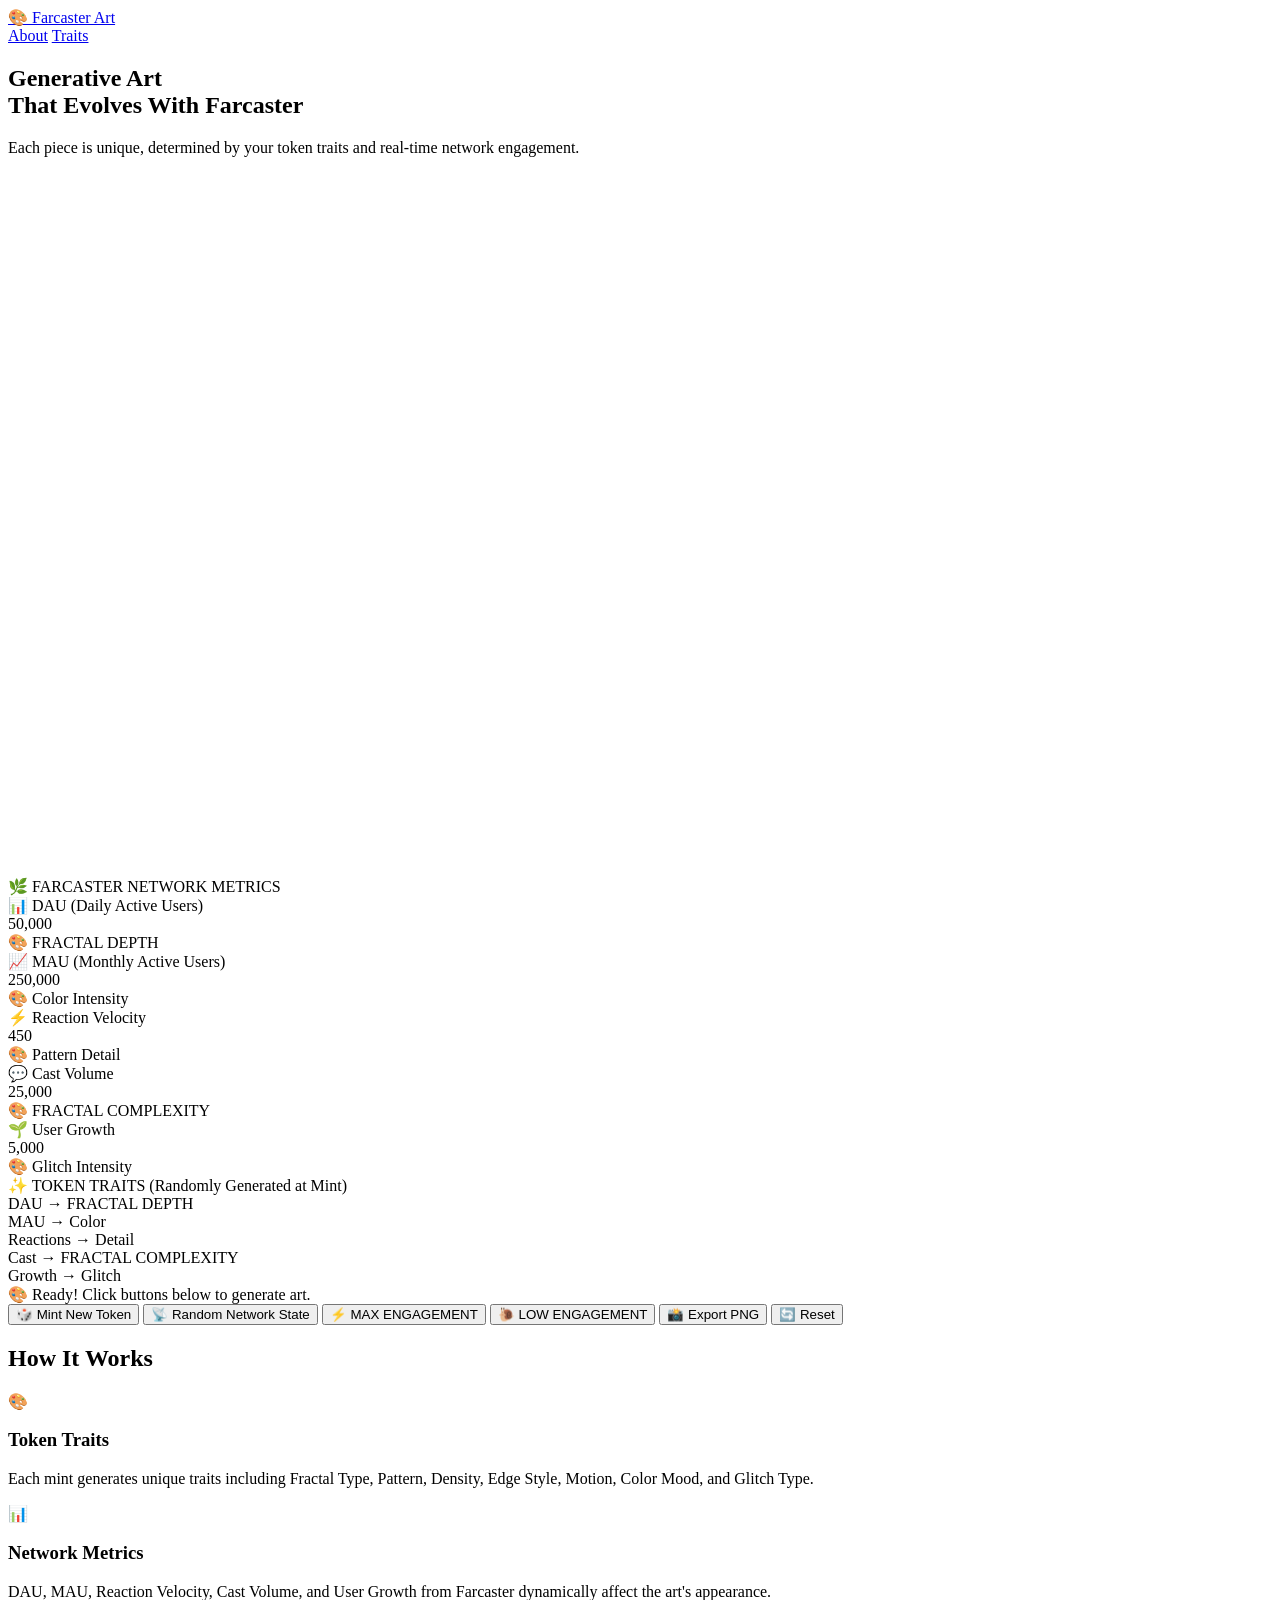
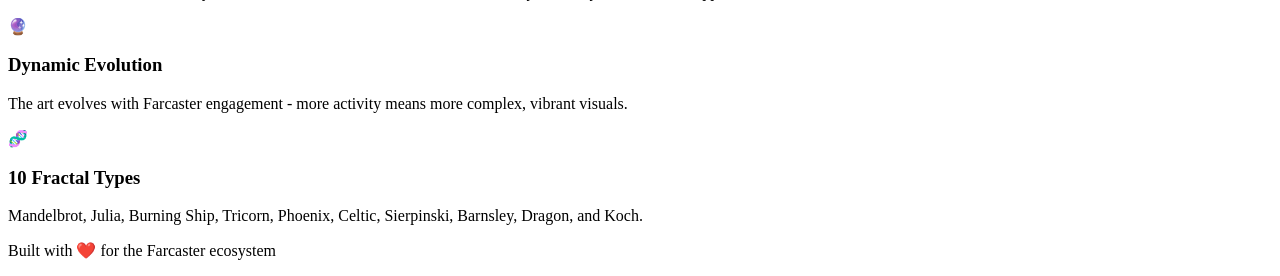
==== index.html @ 67713dab "Rename Index.html.html to index.html" ====
<!DOCTYPE html>
<html lang="en">
<head>
    <meta charset="UTF-8">
    <meta name="viewport" content="width=device-width, initial-scale=1.0, user-scalable=no">
    <title>Farcaster Generative Art</title>
    <link rel="stylesheet" href="style.css">
    <link href="https://fonts.googleapis.com/css2?family=Inter:wght@400;500;600;700;800&display=swap" rel="stylesheet">
</head>
<body>
    <nav class="navbar">
        <div class="nav-container">
            <a href="/" class="logo">🎨 Farcaster Art</a>
            <div class="nav-links">
                <a href="#about">About</a>
                <a href="#traits">Traits</a>
            </div>
        </div>
    </nav>

    <main>
        <section class="hero">
            <h1>Generative Art<br>That Evolves With <span class="highlight">Farcaster</span></h1>
            <p>Each piece is unique, determined by your token traits and real-time network engagement.</p>
        </section>

        <section class="art-container">
            <div class="canvas-wrapper">
                <canvas id="artCanvas" width="700" height="700"></canvas>
            </div>
            
            <div class="metrics-panel">
                <div class="metrics-title">🌿 FARCASTER NETWORK METRICS</div>
                
                <div class="metrics-grid">
                    <div class="metric-card">
                        <div class="metric-name">📊 DAU (Daily Active Users)</div>
                        <div class="metric-value" id="dauValue">50,000</div>
                        <div class="metric-effect">🎨 FRACTAL DEPTH</div>
                    </div>
                    <div class="metric-card">
                        <div class="metric-name">📈 MAU (Monthly Active Users)</div>
                        <div class="metric-value" id="mauValue">250,000</div>
                        <div class="metric-effect">🎨 Color Intensity</div>
                    </div>
                    <div class="metric-card">
                        <div class="metric-name">⚡ Reaction Velocity</div>
                        <div class="metric-value" id="reactionValue">450</div>
                        <div class="metric-effect">🎨 Pattern Detail</div>
                    </div>
                    <div class="metric-card">
                        <div class="metric-name">💬 Cast Volume</div>
                        <div class="metric-value" id="castValue">25,000</div>
                        <div class="metric-effect">🎨 FRACTAL COMPLEXITY</div>
                    </div>
                    <div class="metric-card">
                        <div class="metric-name">🌱 User Growth</div>
                        <div class="metric-value" id="growthValue">5,000</div>
                        <div class="metric-effect">🎨 Glitch Intensity</div>
                    </div>
                </div>

                <div class="traits-panel">
                    <div class="traits-title">✨ TOKEN TRAITS (Randomly Generated at Mint)</div>
                    <div class="traits-grid" id="traitsGrid"></div>
                </div>

                <div class="legend">
                    <div class="legend-item"><div class="legend-color" style="background: #ff0040;"></div><span>DAU → FRACTAL DEPTH</span></div>
                    <div class="legend-item"><div class="legend-color" style="background: #00ff88;"></div><span>MAU → Color</span></div>
                    <div class="legend-item"><div class="legend-color" style="background: #ffd700;"></div><span>Reactions → Detail</span></div>
                    <div class="legend-item"><div class="legend-color" style="background: #ff00ff;"></div><span>Cast → FRACTAL COMPLEXITY</span></div>
                    <div class="legend-item"><div class="legend-color" style="background: #00ccff;"></div><span>Growth → Glitch</span></div>
                </div>
                
                <div class="debug-panel" id="debugPanel">
                    🎨 Ready! Click buttons below to generate art.
                </div>
            </div>

            <div class="controls">
                <button id="randomSeedBtn" class="btn-primary">🎲 Mint New Token</button>
                <button id="randomMetricsBtn" class="btn-secondary">📡 Random Network State</button>
                <button id="maxEngagementBtn" class="btn-max">⚡ MAX ENGAGEMENT</button>
                <button id="lowEngagementBtn" class="btn-secondary">🐌 LOW ENGAGEMENT</button>
                <button id="exportBtn" class="btn-secondary">📸 Export PNG</button>
                <button id="resetBtn" class="btn-secondary">🔄 Reset</button>
            </div>
        </section>

        <section class="about" id="about">
            <h2>How It Works</h2>
            <div class="about-grid">
                <div class="about-card">
                    <div class="about-icon">🎨</div>
                    <h3>Token Traits</h3>
                    <p>Each mint generates unique traits including Fractal Type, Pattern, Density, Edge Style, Motion, Color Mood, and Glitch Type.</p>
                </div>
                <div class="about-card">
                    <div class="about-icon">📊</div>
                    <h3>Network Metrics</h3>
                    <p>DAU, MAU, Reaction Velocity, Cast Volume, and User Growth from Farcaster dynamically affect the art's appearance.</p>
                </div>
                <div class="about-card">
                    <div class="about-icon">🔮</div>
                    <h3>Dynamic Evolution</h3>
                    <p>The art evolves with Farcaster engagement - more activity means more complex, vibrant visuals.</p>
                </div>
                <div class="about-card">
                    <div class="about-icon">🧬</div>
                    <h3>10 Fractal Types</h3>
                    <p>Mandelbrot, Julia, Burning Ship, Tricorn, Phoenix, Celtic, Sierpinski, Barnsley, Dragon, and Koch.</p>
                </div>
            </div>
        </section>
    </main>

    <footer>
        <div class="footer-content">
            <p>Built with ❤️ for the Farcaster ecosystem</p>
        </div>
    </footer>

    <script src="script.js"></script>
</body>
</html>
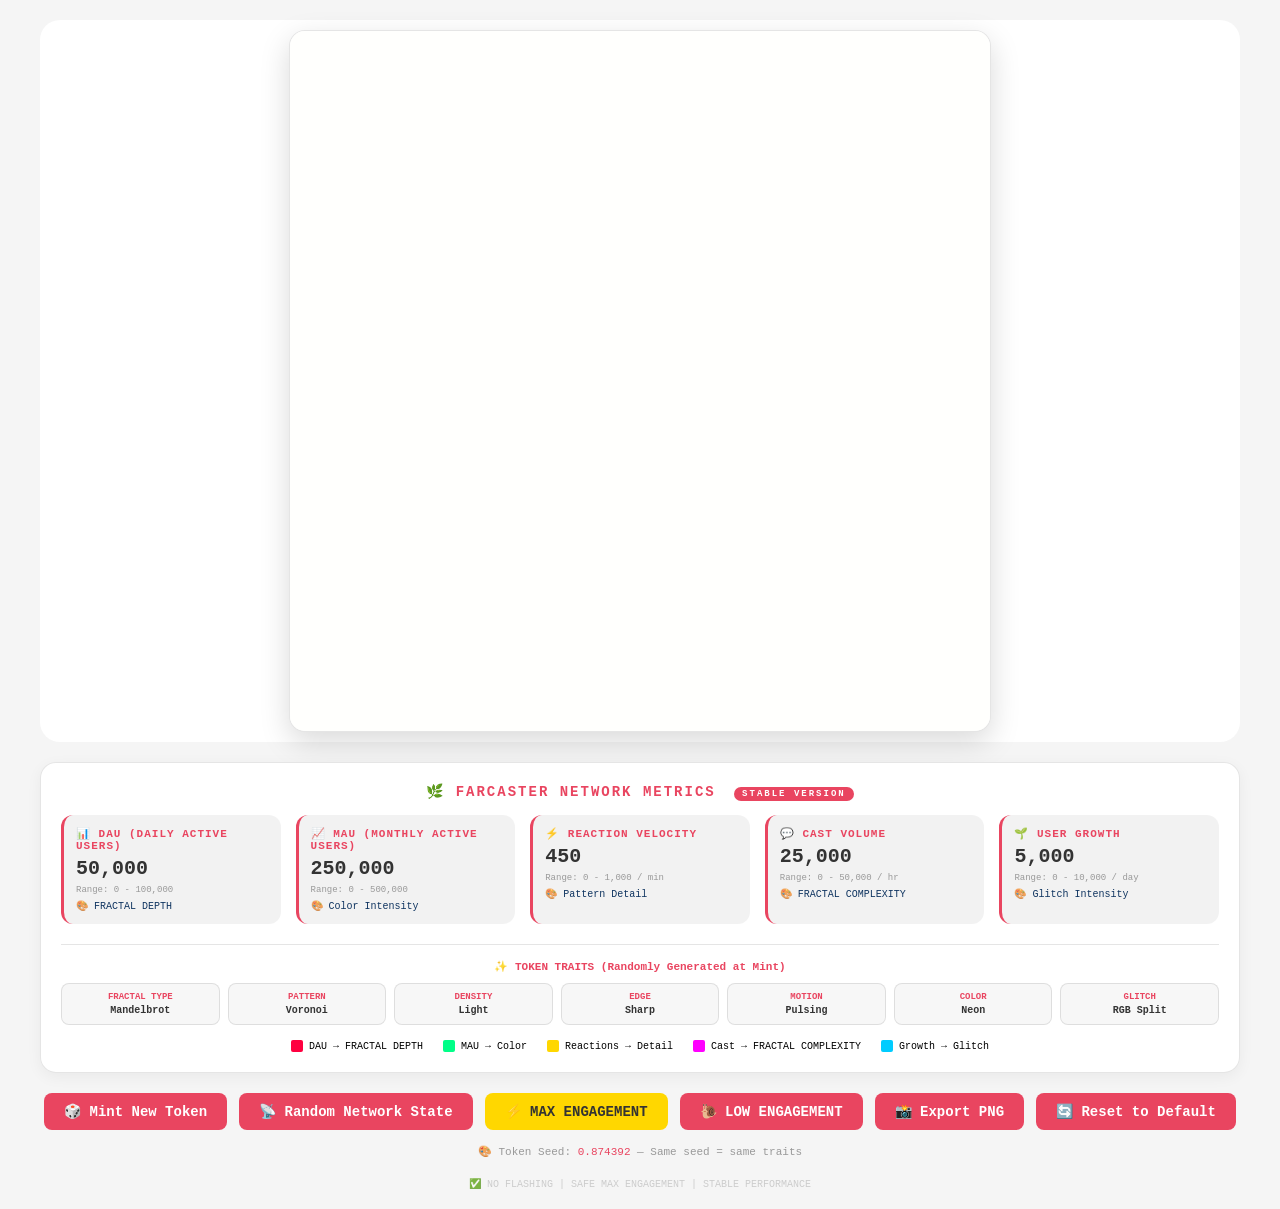
==== commit b619632a: "Update print statement from 'Hello' to 'Goodbye'" ====
--- a/index.html
+++ b/index.html
@@ -3,124 +3,918 @@
 <head>
     <meta charset="UTF-8">
     <meta name="viewport" content="width=device-width, initial-scale=1.0, user-scalable=no">
-    <title>Farcaster Generative Art</title>
-    <link rel="stylesheet" href="style.css">
-    <link href="https://fonts.googleapis.com/css2?family=Inter:wght@400;500;600;700;800&display=swap" rel="stylesheet">
+    <title>Farcaster Generative Art - Dynamic NFT Art</title>
+    <style>
+        * {
+            margin: 0;
+            padding: 0;
+            box-sizing: border-box;
+        }
+
+        body {
+            background: #f5f5f5;
+            font-family: 'Inter', 'Courier New', monospace;
+            min-height: 100vh;
+            display: flex;
+            justify-content: center;
+            align-items: center;
+            padding: 20px;
+        }
+
+        .container {
+            max-width: 1200px;
+            width: 100%;
+        }
+
+        .art-section {
+            text-align: center;
+            background: #ffffff;
+            padding: 10px;
+            border-radius: 20px;
+        }
+
+        canvas {
+            border-radius: 16px;
+            box-shadow: 0 10px 30px rgba(0, 0, 0, 0.15);
+            max-width: 100%;
+            height: auto;
+            border: 1px solid rgba(0, 0, 0, 0.1);
+            display: block;
+            margin: 0 auto;
+            background: #ffffff;
+        }
+
+        .metrics-panel {
+            background: rgba(255, 255, 255, 0.95);
+            border-radius: 16px;
+            padding: 20px;
+            margin-top: 20px;
+            border: 1px solid rgba(0, 0, 0, 0.1);
+            box-shadow: 0 4px 15px rgba(0, 0, 0, 0.05);
+        }
+
+        .metrics-title {
+            color: #e94560;
+            font-size: 14px;
+            margin-bottom: 15px;
+            text-align: center;
+            letter-spacing: 2px;
+            font-weight: bold;
+        }
+
+        .metrics-grid {
+            display: grid;
+            grid-template-columns: repeat(auto-fit, minmax(200px, 1fr));
+            gap: 15px;
+            margin-bottom: 20px;
+        }
+
+        .metric-card {
+            background: rgba(0, 0, 0, 0.05);
+            padding: 12px;
+            border-radius: 12px;
+            border-left: 3px solid #e94560;
+        }
+
+        .metric-name {
+            color: #e94560;
+            font-size: 11px;
+            text-transform: uppercase;
+            letter-spacing: 1px;
+            font-weight: bold;
+        }
+
+        .metric-value {
+            color: #333;
+            font-size: 20px;
+            font-weight: bold;
+            margin: 5px 0;
+        }
+
+        .metric-range {
+            color: #999;
+            font-size: 9px;
+        }
+
+        .metric-effect {
+            color: #0f3460;
+            font-size: 10px;
+            margin-top: 5px;
+        }
+
+        .traits-panel {
+            margin-top: 15px;
+            padding-top: 15px;
+            border-top: 1px solid rgba(0, 0, 0, 0.1);
+        }
+
+        .traits-title {
+            color: #e94560;
+            font-size: 11px;
+            margin-bottom: 10px;
+            text-align: center;
+            font-weight: bold;
+        }
+
+        .traits-grid {
+            display: grid;
+            grid-template-columns: repeat(auto-fit, minmax(150px, 1fr));
+            gap: 8px;
+        }
+
+        .trait-card {
+            background: rgba(0, 0, 0, 0.03);
+            padding: 8px;
+            border-radius: 8px;
+            text-align: center;
+            border: 1px solid rgba(0, 0, 0, 0.1);
+        }
+
+        .trait-name {
+            color: #e94560;
+            font-size: 9px;
+            text-transform: uppercase;
+            font-weight: bold;
+        }
+
+        .trait-value {
+            color: #333;
+            font-size: 10px;
+            font-weight: bold;
+            margin-top: 3px;
+        }
+
+        .controls {
+            display: flex;
+            gap: 12px;
+            justify-content: center;
+            margin-top: 20px;
+            flex-wrap: wrap;
+        }
+
+        button {
+            background: #e94560;
+            color: white;
+            border: none;
+            padding: 10px 20px;
+            border-radius: 8px;
+            cursor: pointer;
+            font-family: monospace;
+            font-size: 14px;
+            font-weight: bold;
+            transition: all 0.2s;
+        }
+
+        button:hover {
+            background: #0f3460;
+            transform: scale(1.02);
+        }
+
+        .max-button {
+            background: #ffd700;
+            color: #333;
+        }
+
+        .max-button:hover {
+            background: #ffaa00;
+        }
+
+        .seed-info {
+            text-align: center;
+            margin-top: 15px;
+            color: #999;
+            font-size: 11px;
+        }
+
+        .seed-value {
+            color: #e94560;
+        }
+
+        .legend {
+            display: flex;
+            flex-wrap: wrap;
+            justify-content: center;
+            gap: 20px;
+            margin-top: 15px;
+            font-size: 10px;
+        }
+
+        .legend-item {
+            display: flex;
+            align-items: center;
+            gap: 6px;
+        }
+
+        .legend-color {
+            width: 12px;
+            height: 12px;
+            border-radius: 2px;
+        }
+
+        footer {
+            text-align: center;
+            margin-top: 20px;
+            color: #ccc;
+            font-size: 10px;
+        }
+        
+        .badge {
+            background: #e94560;
+            color: white;
+            font-size: 9px;
+            padding: 2px 8px;
+            border-radius: 20px;
+            margin-left: 8px;
+        }
+    </style>
 </head>
 <body>
-    <nav class="navbar">
-        <div class="nav-container">
-            <a href="/" class="logo">🎨 Farcaster Art</a>
-            <div class="nav-links">
-                <a href="#about">About</a>
-                <a href="#traits">Traits</a>
+<div class="container">
+    <div class="art-section">
+        <canvas id="artCanvas" width="700" height="700"></canvas>
+    </div>
+
+    <div class="metrics-panel">
+        <div class="metrics-title">🌿 FARCASTER NETWORK METRICS <span class="badge">STABLE VERSION</span></div>
+        
+        <div class="metrics-grid">
+            <div class="metric-card">
+                <div class="metric-name">📊 DAU (Daily Active Users)</div>
+                <div class="metric-value" id="dauValue">50,000</div>
+                <div class="metric-range">Range: 0 - 100,000</div>
+                <div class="metric-effect">🎨 FRACTAL DEPTH</div>
+            </div>
+            <div class="metric-card">
+                <div class="metric-name">📈 MAU (Monthly Active Users)</div>
+                <div class="metric-value" id="mauValue">250,000</div>
+                <div class="metric-range">Range: 0 - 500,000</div>
+                <div class="metric-effect">🎨 Color Intensity</div>
+            </div>
+            <div class="metric-card">
+                <div class="metric-name">⚡ Reaction Velocity</div>
+                <div class="metric-value" id="reactionValue">450</div>
+                <div class="metric-range">Range: 0 - 1,000 / min</div>
+                <div class="metric-effect">🎨 Pattern Detail</div>
+            </div>
+            <div class="metric-card">
+                <div class="metric-name">💬 Cast Volume</div>
+                <div class="metric-value" id="castValue">25,000</div>
+                <div class="metric-range">Range: 0 - 50,000 / hr</div>
+                <div class="metric-effect">🎨 FRACTAL COMPLEXITY</div>
+            </div>
+            <div class="metric-card">
+                <div class="metric-name">🌱 User Growth</div>
+                <div class="metric-value" id="growthValue">5,000</div>
+                <div class="metric-range">Range: 0 - 10,000 / day</div>
+                <div class="metric-effect">🎨 Glitch Intensity</div>
             </div>
         </div>
-    </nav>
-
-    <main>
-        <section class="hero">
-            <h1>Generative Art<br>That Evolves With <span class="highlight">Farcaster</span></h1>
-            <p>Each piece is unique, determined by your token traits and real-time network engagement.</p>
-        </section>
-
-        <section class="art-container">
-            <div class="canvas-wrapper">
-                <canvas id="artCanvas" width="700" height="700"></canvas>
-            </div>
-            
-            <div class="metrics-panel">
-                <div class="metrics-title">🌿 FARCASTER NETWORK METRICS</div>
-                
-                <div class="metrics-grid">
-                    <div class="metric-card">
-                        <div class="metric-name">📊 DAU (Daily Active Users)</div>
-                        <div class="metric-value" id="dauValue">50,000</div>
-                        <div class="metric-effect">🎨 FRACTAL DEPTH</div>
-                    </div>
-                    <div class="metric-card">
-                        <div class="metric-name">📈 MAU (Monthly Active Users)</div>
-                        <div class="metric-value" id="mauValue">250,000</div>
-                        <div class="metric-effect">🎨 Color Intensity</div>
-                    </div>
-                    <div class="metric-card">
-                        <div class="metric-name">⚡ Reaction Velocity</div>
-                        <div class="metric-value" id="reactionValue">450</div>
-                        <div class="metric-effect">🎨 Pattern Detail</div>
-                    </div>
-                    <div class="metric-card">
-                        <div class="metric-name">💬 Cast Volume</div>
-                        <div class="metric-value" id="castValue">25,000</div>
-                        <div class="metric-effect">🎨 FRACTAL COMPLEXITY</div>
-                    </div>
-                    <div class="metric-card">
-                        <div class="metric-name">🌱 User Growth</div>
-                        <div class="metric-value" id="growthValue">5,000</div>
-                        <div class="metric-effect">🎨 Glitch Intensity</div>
-                    </div>
+
+        <div class="traits-panel">
+            <div class="traits-title">✨ TOKEN TRAITS (Randomly Generated at Mint)</div>
+            <div class="traits-grid" id="traitsGrid"></div>
+        </div>
+
+        <div class="legend">
+            <div class="legend-item"><div class="legend-color" style="background: #ff0040;"></div><span>DAU → FRACTAL DEPTH</span></div>
+            <div class="legend-item"><div class="legend-color" style="background: #00ff88;"></div><span>MAU → Color</span></div>
+            <div class="legend-item"><div class="legend-color" style="background: #ffd700;"></div><span>Reactions → Detail</span></div>
+            <div class="legend-item"><div class="legend-color" style="background: #ff00ff;"></div><span>Cast → FRACTAL COMPLEXITY</span></div>
+            <div class="legend-item"><div class="legend-color" style="background: #00ccff;"></div><span>Growth → Glitch</span></div>
+        </div>
+    </div>
+
+    <div class="controls">
+        <button id="randomSeedBtn">🎲 Mint New Token</button>
+        <button id="randomMetricsBtn">📡 Random Network State</button>
+        <button id="maxEngagementBtn" class="max-button">⚡ MAX ENGAGEMENT</button>
+        <button id="lowEngagementBtn">🐌 LOW ENGAGEMENT</button>
+        <button id="exportBtn">📸 Export PNG</button>
+        <button id="resetBtn">🔄 Reset to Default</button>
+    </div>
+
+    <div class="seed-info">
+        🎨 Token Seed: <span id="seedDisplay" class="seed-value">0.874392</span> — Same seed = same traits
+    </div>
+
+    <footer>
+        ✅ NO FLASHING | SAFE MAX ENGAGEMENT | STABLE PERFORMANCE
+    </footer>
+</div>
+
+<script>
+    // ============================================================
+    // 1. SEEDED RANDOM NUMBER GENERATOR
+    // ============================================================
+    function createSeededRandom(seed) {
+        let state = seed;
+        return function() {
+            state ^= state << 13;
+            state ^= state >> 17;
+            state ^= state << 5;
+            return Math.abs(state) / 0x7fffffff;
+        };
+    }
+
+    // ============================================================
+    // 2. TRAITS
+    // ============================================================
+    const traitCategories = {
+        fractalType: {
+            name: "FRACTAL TYPE",
+            options: ["Mandelbrot", "Julia", "Burning Ship", "Tricorn", "Phoenix", "Celtic", "Sierpinski"]
+        },
+        structure: {
+            name: "PATTERN",
+            options: ["Voronoi", "Galaxy", "Lightning", "Plasma", "SpiralGalaxy", "Fireworks", "Ripple", "Kaleidoscope"]
+        },
+        density: {
+            name: "DENSITY",
+            options: ["Light", "Medium", "Dense"]
+        },
+        edgeStyle: {
+            name: "EDGE",
+            options: ["Sharp", "Soft", "Glowing"]
+        },
+        motion: {
+            name: "MOTION",
+            options: ["Pulsing", "Flowing", "Warping"]
+        },
+        colorMood: {
+            name: "COLOR",
+            options: ["Neon", "Electric", "Rainbow"]
+        },
+        glitchType: {
+            name: "GLITCH",
+            options: ["RGB Split", "Chromatic", "Wave"]
+        }
+    };
+
+    function generateRandomTraits(rand) {
+        const traits = {};
+        for (const [key, category] of Object.entries(traitCategories)) {
+            const randomIndex = Math.floor(rand() * category.options.length);
+            traits[key] = {
+                name: category.name,
+                value: category.options[randomIndex],
+                key: key
+            };
+        }
+        return traits;
+    }
+
+    function displayTraits(traits) {
+        const grid = document.getElementById('traitsGrid');
+        if (!grid) return;
+        
+        let html = '';
+        for (const [key, trait] of Object.entries(traits)) {
+            html += `
+                <div class="trait-card">
+                    <div class="trait-name">${trait.name}</div>
+                    <div class="trait-value">${trait.value}</div>
                 </div>
-
-                <div class="traits-panel">
-                    <div class="traits-title">✨ TOKEN TRAITS (Randomly Generated at Mint)</div>
-                    <div class="traits-grid" id="traitsGrid"></div>
-                </div>
-
-                <div class="legend">
-                    <div class="legend-item"><div class="legend-color" style="background: #ff0040;"></div><span>DAU → FRACTAL DEPTH</span></div>
-                    <div class="legend-item"><div class="legend-color" style="background: #00ff88;"></div><span>MAU → Color</span></div>
-                    <div class="legend-item"><div class="legend-color" style="background: #ffd700;"></div><span>Reactions → Detail</span></div>
-                    <div class="legend-item"><div class="legend-color" style="background: #ff00ff;"></div><span>Cast → FRACTAL COMPLEXITY</span></div>
-                    <div class="legend-item"><div class="legend-color" style="background: #00ccff;"></div><span>Growth → Glitch</span></div>
-                </div>
-                
-                <div class="debug-panel" id="debugPanel">
-                    🎨 Ready! Click buttons below to generate art.
-                </div>
-            </div>
-
-            <div class="controls">
-                <button id="randomSeedBtn" class="btn-primary">🎲 Mint New Token</button>
-                <button id="randomMetricsBtn" class="btn-secondary">📡 Random Network State</button>
-                <button id="maxEngagementBtn" class="btn-max">⚡ MAX ENGAGEMENT</button>
-                <button id="lowEngagementBtn" class="btn-secondary">🐌 LOW ENGAGEMENT</button>
-                <button id="exportBtn" class="btn-secondary">📸 Export PNG</button>
-                <button id="resetBtn" class="btn-secondary">🔄 Reset</button>
-            </div>
-        </section>
-
-        <section class="about" id="about">
-            <h2>How It Works</h2>
-            <div class="about-grid">
-                <div class="about-card">
-                    <div class="about-icon">🎨</div>
-                    <h3>Token Traits</h3>
-                    <p>Each mint generates unique traits including Fractal Type, Pattern, Density, Edge Style, Motion, Color Mood, and Glitch Type.</p>
-                </div>
-                <div class="about-card">
-                    <div class="about-icon">📊</div>
-                    <h3>Network Metrics</h3>
-                    <p>DAU, MAU, Reaction Velocity, Cast Volume, and User Growth from Farcaster dynamically affect the art's appearance.</p>
-                </div>
-                <div class="about-card">
-                    <div class="about-icon">🔮</div>
-                    <h3>Dynamic Evolution</h3>
-                    <p>The art evolves with Farcaster engagement - more activity means more complex, vibrant visuals.</p>
-                </div>
-                <div class="about-card">
-                    <div class="about-icon">🧬</div>
-                    <h3>10 Fractal Types</h3>
-                    <p>Mandelbrot, Julia, Burning Ship, Tricorn, Phoenix, Celtic, Sierpinski, Barnsley, Dragon, and Koch.</p>
-                </div>
-            </div>
-        </section>
-    </main>
-
-    <footer>
-        <div class="footer-content">
-            <p>Built with ❤️ for the Farcaster ecosystem</p>
-        </div>
-    </footer>
-
-    <script src="script.js"></script>
+            `;
+        }
+        grid.innerHTML = html;
+    }
+
+    // ============================================================
+    // 3. FARCASTER METRICS - REDUCED WEIGHTING (SAFE)
+    // ============================================================
+    let farcasterMetrics = {
+        dailyActiveUsers: 50000,
+        monthlyActiveUsers: 250000,
+        reactionVelocity: 450,
+        castVolume: 25000,
+        userGrowth: 5000,
+        timeOfDay: new Date().getHours() / 24,
+        rarityTier: 0
+    };
+
+    function normalizeMetrics(metrics) {
+        let rawDau = Math.min(1, metrics.dailyActiveUsers / 100000);
+        let rawMau = Math.min(1, metrics.monthlyActiveUsers / 500000);
+        let rawReaction = Math.min(1, metrics.reactionVelocity / 1000);
+        let rawCast = Math.min(1, metrics.castVolume / 50000);
+        let rawGrowth = Math.min(1, metrics.userGrowth / 10000);
+        
+        return {
+            dau: Math.min(1, rawDau * 2.5),
+            mau: Math.min(1, rawMau * 2.0),
+            reactionVelocity: Math.min(1, rawReaction * 3.0),
+            castVolume: Math.min(1, rawCast * 2.5),
+            userGrowth: Math.min(1, rawGrowth * 3.0),
+            timeOfDay: metrics.timeOfDay
+        };
+    }
+
+    function setLowEngagement() {
+        farcasterMetrics.dailyActiveUsers = 10000;
+        farcasterMetrics.monthlyActiveUsers = 50000;
+        farcasterMetrics.reactionVelocity = 100;
+        farcasterMetrics.castVolume = 5000;
+        farcasterMetrics.userGrowth = 1000;
+        updateMetricDisplay();
+        forceRedraw();
+    }
+
+    function setMaxEngagement() {
+        farcasterMetrics.dailyActiveUsers = 80000;
+        farcasterMetrics.monthlyActiveUsers = 400000;
+        farcasterMetrics.reactionVelocity = 800;
+        farcasterMetrics.castVolume = 40000;
+        farcasterMetrics.userGrowth = 8000;
+        updateMetricDisplay();
+        forceRedraw();
+    }
+
+    function randomizeMetrics() {
+        farcasterMetrics.dailyActiveUsers = Math.floor(10000 + Math.random() * 70000);
+        farcasterMetrics.monthlyActiveUsers = Math.floor(50000 + Math.random() * 350000);
+        farcasterMetrics.reactionVelocity = Math.floor(100 + Math.random() * 700);
+        farcasterMetrics.castVolume = Math.floor(5000 + Math.random() * 35000);
+        farcasterMetrics.userGrowth = Math.floor(1000 + Math.random() * 7000);
+        updateMetricDisplay();
+        forceRedraw();
+    }
+
+    function resetMetrics() {
+        farcasterMetrics.dailyActiveUsers = 50000;
+        farcasterMetrics.monthlyActiveUsers = 250000;
+        farcasterMetrics.reactionVelocity = 450;
+        farcasterMetrics.castVolume = 25000;
+        farcasterMetrics.userGrowth = 5000;
+        updateMetricDisplay();
+        forceRedraw();
+    }
+
+    function updateMetricDisplay() {
+        document.getElementById('dauValue').innerText = farcasterMetrics.dailyActiveUsers.toLocaleString();
+        document.getElementById('mauValue').innerText = farcasterMetrics.monthlyActiveUsers.toLocaleString();
+        document.getElementById('reactionValue').innerText = Math.floor(farcasterMetrics.reactionVelocity);
+        document.getElementById('castValue').innerText = farcasterMetrics.castVolume.toLocaleString();
+        document.getElementById('growthValue').innerText = farcasterMetrics.userGrowth.toLocaleString();
+    }
+
+    function forceRedraw() {
+        if (currentTraits) {
+            drawArt(currentSeed, currentTraits);
+        }
+    }
+
+    // ============================================================
+    // 4. FRACTAL PATTERNS
+    // ============================================================
+    
+    function mandelbrotPattern(x, y, maxIterations) {
+        let zx = 0, zy = 0;
+        let cx = x * 2 - 1;
+        let cy = y * 2 - 1;
+        
+        for (let i = 0; i < maxIterations; i++) {
+            const zx2 = zx * zx;
+            const zy2 = zy * zy;
+            if (zx2 + zy2 > 4) return i / maxIterations;
+            zy = 2 * zx * zy + cy;
+            zx = zx2 - zy2 + cx;
+        }
+        return 1;
+    }
+    
+    function juliaPattern(x, y, maxIterations, seed) {
+        let zx = x * 2 - 1;
+        let zy = y * 2 - 1;
+        const cx = -0.7269 + seed * 0.2;
+        const cy = 0.1889 + seed * 0.2;
+        
+        for (let i = 0; i < maxIterations; i++) {
+            const zx2 = zx * zx;
+            const zy2 = zy * zy;
+            if (zx2 + zy2 > 4) return i / maxIterations;
+            zy = 2 * zx * zy + cy;
+            zx = zx2 - zy2 + cx;
+        }
+        return 1;
+    }
+    
+    function burningShipPattern(x, y, maxIterations) {
+        let zx = 0, zy = 0;
+        let cx = x * 2 - 1;
+        let cy = y * 2 - 1;
+        
+        for (let i = 0; i < maxIterations; i++) {
+            const zx2 = zx * zx;
+            const zy2 = zy * zy;
+            if (zx2 + zy2 > 4) return i / maxIterations;
+            zy = Math.abs(2 * zx * zy) + cy;
+            zx = zx2 - zy2 + cx;
+        }
+        return 1;
+    }
+    
+    function tricornPattern(x, y, maxIterations) {
+        let zx = 0, zy = 0;
+        let cx = x * 2 - 1;
+        let cy = y * 2 - 1;
+        
+        for (let i = 0; i < maxIterations; i++) {
+            const zx2 = zx * zx;
+            const zy2 = zy * zy;
+            if (zx2 + zy2 > 4) return i / maxIterations;
+            zy = -2 * zx * zy + cy;
+            zx = zx2 - zy2 + cx;
+        }
+        return 1;
+    }
+    
+    function phoenixPattern(x, y, maxIterations, seed) {
+        let zx = x * 2 - 1;
+        let zy = y * 2 - 1;
+        let prevZx = 0, prevZy = 0;
+        const cx = -0.5 + seed * 0.3;
+        const cy = 0.0;
+        
+        for (let i = 0; i < maxIterations; i++) {
+            const zx2 = zx * zx;
+            const zy2 = zy * zy;
+            if (zx2 + zy2 > 4) return i / maxIterations;
+            const newZx = zx2 - zy2 + cx + 0.5 * prevZx;
+            const newZy = 2 * zx * zy + cy + 0.5 * prevZy;
+            prevZx = zx;
+            prevZy = zy;
+            zx = newZx;
+            zy = newZy;
+        }
+        return 1;
+    }
+    
+    function celticPattern(x, y, maxIterations) {
+        let zx = 0, zy = 0;
+        let cx = x * 2 - 1;
+        let cy = y * 2 - 1;
+        
+        for (let i = 0; i < maxIterations; i++) {
+            const zx2 = zx * zx;
+            const zy2 = zy * zy;
+            if (zx2 + zy2 > 4) return i / maxIterations;
+            const newZx = Math.abs(zx2 - zy2) + cx;
+            const newZy = Math.abs(2 * zx * zy) + cy;
+            zx = newZx;
+            zy = newZy;
+        }
+        return 1;
+    }
+    
+    function sierpinskiPattern(x, y, maxIterations) {
+        let px = x;
+        let py = y;
+        
+        for (let i = 0; i < maxIterations; i++) {
+            const choice = Math.floor(px * 3 + py * 2) % 3;
+            if (choice === 0) {
+                px = px / 2;
+                py = py / 2;
+            } else if (choice === 1) {
+                px = (px + 1) / 2;
+                py = py / 2;
+            } else {
+                px = (px + 0.5) / 2;
+                py = (py + 1) / 2;
+            }
+            if (px < 0 || px > 1 || py < 0 || py > 1) return i / maxIterations;
+        }
+        return 1 - (Math.abs(px - 0.5) + Math.abs(py - 0.5));
+    }
+
+    function applyFractalType(x, y, fractalType, fractalDepth, seed) {
+        const maxIterations = Math.floor(5 + fractalDepth * 12);
+        
+        switch(fractalType) {
+            case "Mandelbrot": return mandelbrotPattern(x, y, maxIterations);
+            case "Julia": return juliaPattern(x, y, maxIterations, seed);
+            case "Burning Ship": return burningShipPattern(x, y, maxIterations);
+            case "Tricorn": return tricornPattern(x, y, maxIterations);
+            case "Phoenix": return phoenixPattern(x, y, maxIterations, seed);
+            case "Celtic": return celticPattern(x, y, maxIterations);
+            case "Sierpinski": return sierpinskiPattern(x, y, maxIterations);
+            default: return mandelbrotPattern(x, y, maxIterations);
+        }
+    }
+
+    // ============================================================
+    // 5. GLITCH EFFECTS (SAFE INTENSITY)
+    // ============================================================
+    function applyGlitch(r, g, b, intensity, glitchType, time, x, y, w, h) {
+        let newR = r, newG = g, newB = b;
+        
+        const glitchPower = Math.min(0.4, intensity * 0.6);
+        
+        switch(glitchType) {
+            case "RGB Split":
+                newR = Math.min(1, r + glitchPower * 0.1);
+                newB = Math.max(0, b - glitchPower * 0.08);
+                break;
+            case "Chromatic":
+                const shift = Math.sin(time * 0.02) * glitchPower * 0.08;
+                newR = Math.min(1, r + shift);
+                newB = Math.max(0, b - shift);
+                break;
+            case "Wave":
+                const wave = Math.sin(time * 0.015 + y * 0.04) * glitchPower * 0.1;
+                newR = Math.min(1, r + wave);
+                newG = Math.min(1, g - wave * 0.5);
+                break;
+            default:
+                if (Math.random() < glitchPower * 0.05) {
+                    newR = Math.random() * 0.6 + 0.2;
+                    newG = Math.random() * 0.6 + 0.2;
+                    newB = Math.random() * 0.6 + 0.2;
+                }
+        }
+        
+        return { 
+            r: Math.min(1, Math.max(0.35, newR)), 
+            g: Math.min(1, Math.max(0.35, newG)), 
+            b: Math.min(1, Math.max(0.35, newB)) 
+        };
+    }
+
+    // ============================================================
+    // 6. PATTERN GENERATORS
+    // ============================================================
+    
+    function getPattern(x, y, structure, time, complexity) {
+        let value = 0.5;
+        const t = time;
+        
+        switch(structure) {
+            case "Voronoi":
+                let minDist = 2;
+                for (let i = 0; i < 12; i++) {
+                    const angle = i * 0.5236;
+                    const px = Math.cos(angle) * 0.8;
+                    const py = Math.sin(angle) * 0.8;
+                    const dx = x - px;
+                    const dy = y - py;
+                    const dist = Math.sqrt(dx*dx + dy*dy);
+                    if (dist < minDist) minDist = dist;
+                }
+                value = Math.sin(minDist * 10 - t) * 0.3 + 0.5;
+                break;
+            case "Galaxy":
+                const r = Math.sqrt(x*x + y*y);
+                const angle = Math.atan2(y, x);
+                const spiral = Math.sin(angle * 4 - r * 12 + t) * 0.4 + 0.5;
+                const glow = Math.exp(-r * 2);
+                value = spiral * 0.7 + glow * 0.3;
+                break;
+            case "Lightning":
+                const v = Math.sin(x * 12 + t) * Math.cos(y * 12 - t);
+                value = Math.pow(Math.abs(v), 0.5) * 0.5 + 0.3;
+                break;
+            case "Plasma":
+                value = (Math.sin(x * 8 + t) + Math.cos(y * 8 + t * 1.3) + Math.sin((x + y) * 6 + t * 0.7)) / 3 + 0.3;
+                break;
+            default:
+                value = (Math.sin(x * 8 + t) + Math.cos(y * 8 + t * 1.3) + Math.sin((x + y) * 6 + t * 0.7)) / 3 + 0.3;
+        }
+        
+        value = value * (0.5 + complexity * 1.0);
+        return Math.max(0.25, Math.min(0.95, value));
+    }
+
+    // ============================================================
+    // 7. COLOR PALETTE
+    // ============================================================
+    function getPalette(t, tier, seedOffset, colorMood, colorIntensity) {
+        let r, g, b;
+        
+        if (tier === 0) {
+            r = 0.7 + 0.3 * Math.sin(t * 6.28318 + seedOffset);
+            g = 0.6 + 0.4 * Math.cos(t * 6.28318 + seedOffset * 1.3);
+            b = 0.5 + 0.5 * Math.sin(t * 6.28318 + seedOffset * 2.1);
+        } else if (tier === 1) {
+            r = 0.8 + 0.2 * Math.sin(t * 12.566 + seedOffset);
+            g = 0.7 + 0.3 * Math.cos(t * 12.566 + seedOffset * 0.7);
+            b = 0.8 + 0.2 * Math.sin(t * 12.566 + seedOffset * 1.8);
+        } else if (tier === 2) {
+            r = 0.9 + 0.1 * Math.sin(t * 25.133 + seedOffset);
+            g = 0.8 + 0.2 * Math.sin(t * 25.133 + seedOffset * 1.2);
+            b = 0.9 + 0.1 * Math.cos(t * 25.133 + seedOffset * 0.5);
+        } else {
+            r = 1.0; g = 1.0; b = 1.0;
+        }
+        
+        const intensityBoost = 0.6 + colorIntensity * 0.7;
+        r = Math.min(1, r * intensityBoost);
+        g = Math.min(1, g * intensityBoost);
+        b = Math.min(1, b * intensityBoost);
+        
+        switch(colorMood) {
+            case "Neon": r = Math.pow(r, 0.85); g = Math.pow(g, 0.85); b = Math.pow(b, 0.85); break;
+            case "Electric": if (r > 0.5) r = 1; if (g > 0.5) g = 1; if (b > 0.5) b = 1; break;
+            case "Rainbow": r = Math.sin(t * 25) * 0.5 + 0.5; g = Math.sin(t * 25 + 2.094) * 0.5 + 0.5; b = Math.sin(t * 25 + 4.188) * 0.5 + 0.5; break;
+        }
+        
+        const minBrightness = 0.35;
+        r = Math.max(minBrightness, Math.min(1, r));
+        g = Math.max(minBrightness, Math.min(1, g));
+        b = Math.max(minBrightness, Math.min(1, b));
+        return { r, g, b };
+    }
+
+    // ============================================================
+    // 8. RARITY TIER
+    // ============================================================
+    function assignRarityTier(seedRandom) {
+        const rand = seedRandom();
+        if (rand < 0.01) return 3;
+        if (rand < 0.06) return 2;
+        if (rand < 0.21) return 1;
+        return 0;
+    }
+
+    // ============================================================
+    // 9. MAIN DRAW FUNCTION - NO FLASHING
+    // ============================================================
+    let currentSeed = 0.874392;
+    let currentTraits = null;
+    let animationId = null;
+    
+    function drawArt(seedValue, traits) {
+        const canvas = document.getElementById('artCanvas');
+        const ctx = canvas.getContext('2d');
+        const w = canvas.width;
+        const h = canvas.height;
+        
+        ctx.fillStyle = '#ffffff';
+        ctx.fillRect(0, 0, w, h);
+        
+        const rand = createSeededRandom(seedValue);
+        const rarityTier = assignRarityTier(rand);
+        farcasterMetrics.rarityTier = rarityTier;
+        
+        document.getElementById('seedDisplay').innerText = seedValue.toFixed(6);
+        
+        const normalized = normalizeMetrics(farcasterMetrics);
+        
+        const rotationAngle = rand() * Math.PI * 2;
+        const baseHue = rand();
+        
+        const fractalType = traits?.fractalType?.value || "Mandelbrot";
+        const structure = traits?.structure?.value || "Plasma";
+        const density = traits?.density?.value || "Medium";
+        const edgeStyle = traits?.edgeStyle?.value || "Glowing";
+        const motion = traits?.motion?.value || "Pulsing";
+        const colorMood = traits?.colorMood?.value || "Neon";
+        const glitchType = traits?.glitchType?.value || "RGB Split";
+        
+        const fractalDepth = normalized.dau;
+        const fractalComplexity = normalized.castVolume;
+        const patternDetail = normalized.reactionVelocity;
+        const colorIntensity = normalized.mau;
+        const glitchIntensity = normalized.userGrowth;
+        
+        let densityMult = 1.0;
+        switch(density) {
+            case "Light": densityMult = 0.9; break;
+            case "Medium": densityMult = 1.2; break;
+            case "Dense": densityMult = 1.5; break;
+            default: densityMult = 1.2;
+        }
+        densityMult = densityMult * (0.7 + fractalDepth * 0.5);
+        
+        const animTime = Date.now() * 0.002;
+        
+        const imgData = ctx.getImageData(0, 0, w, h);
+        const data = imgData.data;
+        
+        for (let y = 0; y < h; y++) {
+            for (let x = 0; x < w; x++) {
+                let ux = (x / w) * 2 - 1;
+                let uy = (y / h) * 2 - 1;
+                
+                const cosA = Math.cos(rotationAngle);
+                const sinA = Math.sin(rotationAngle);
+                let tx = ux * cosA - uy * sinA;
+                let ty = ux * sinA + uy * cosA;
+                
+                const zoom = 0.7 + fractalComplexity * 0.8;
+                tx *= zoom;
+                ty *= zoom;
+                
+                let fractalValue = applyFractalType(tx, ty, fractalType, fractalDepth, baseHue);
+                let pattern = getPattern(tx, ty, structure, animTime, patternDetail);
+                
+                const fractalBlend = 0.3 + fractalDepth * 0.3;
+                pattern = pattern * (1 - fractalBlend) + fractalValue * fractalBlend;
+                
+                const depthEffect = fractalDepth * 0.25;
+                pattern = pattern * (1 - depthEffect) + Math.pow(pattern, 1.3) * depthEffect;
+                
+                const warpStrength = 0.05 + fractalComplexity * 0.5;
+                const warpX = Math.sin(tx * 10 + animTime * 1.2) * warpStrength;
+                const warpY = Math.cos(ty * 10 + animTime * 1.0) * warpStrength;
+                pattern += warpX * warpY * 0.1;
+                
+                pattern = pattern * densityMult;
+                pattern = Math.max(0.25, Math.min(0.95, pattern));
+                
+                let colorT = pattern;
+                let { r, g, b } = getPalette(colorT, rarityTier, baseHue, colorMood, colorIntensity);
+                
+                if (edgeStyle === "Glowing") {
+                    const glowBoost = 1.0 + fractalComplexity * 0.4;
+                    r = Math.min(1, r * glowBoost);
+                    g = Math.min(1, g * glowBoost);
+                    b = Math.min(1, b * glowBoost);
+                } else if (edgeStyle === "Neon") {
+                    r = Math.pow(r, 0.9);
+                    g = Math.pow(g, 0.9);
+                    b = Math.pow(b, 0.9);
+                }
+                
+                if (motion === "Pulsing") {
+                    const pulse = 0.75 + Math.sin(animTime * 2) * 0.25;
+                    r *= pulse; g *= pulse; b *= pulse;
+                } else if (motion === "Flowing") {
+                    const flow = 0.75 + Math.sin(animTime * 1.2 + pattern * 18) * 0.25;
+                    r *= flow; g *= flow; b *= flow;
+                } else if (motion === "Warping") {
+                    const warpMotion = 0.7 + Math.sin(animTime * 2 + pattern * 18) * 0.3;
+                    r *= warpMotion; g *= warpMotion; b *= warpMotion;
+                }
+                
+                const glitched = applyGlitch(r, g, b, glitchIntensity, glitchType, animTime, x, y, w, h);
+                r = glitched.r; g = glitched.g; b = glitched.b;
+                
+                if (rarityTier === 3) {
+                    r = Math.min(1, r * 1.08);
+                    g = Math.min(1, g * 1.08);
+                    b = Math.min(1, b * 1.08);
+                }
+                
+                r = Math.max(0.3, Math.min(1, r));
+                g = Math.max(0.3, Math.min(1, g));
+                b = Math.max(0.3, Math.min(1, b));
+                
+                const idx = (y * w + x) * 4;
+                data[idx] = r * 255;
+                data[idx + 1] = g * 255;
+                data[idx + 2] = b * 255;
+                data[idx + 3] = 255;
+            }
+        }
+        ctx.putImageData(imgData, 0, 0);
+    }
+    
+    // ============================================================
+    // 10. ANIMATION LOOP
+    // ============================================================
+    function animate() {
+        if (currentTraits) {
+            drawArt(currentSeed, currentTraits);
+        }
+        animationId = requestAnimationFrame(animate);
+    }
+    
+    function generateNewToken() {
+        currentSeed = Math.random() * 0x7fffffff;
+        const rand = createSeededRandom(currentSeed);
+        currentTraits = generateRandomTraits(rand);
+        displayTraits(currentTraits);
+        drawArt(currentSeed, currentTraits);
+    }
+    
+    function exportPNG() {
+        const canvas = document.getElementById('artCanvas');
+        const link = document.createElement('a');
+        link.download = `farcaster-art-${currentSeed.toFixed(6)}.png`;
+        link.href = canvas.toDataURL();
+        link.click();
+    }
+    
+    // ============================================================
+    // 11. INITIALIZATION - NO FLASHING
+    // ============================================================
+    document.getElementById('randomSeedBtn').addEventListener('click', generateNewToken);
+    document.getElementById('randomMetricsBtn').addEventListener('click', randomizeMetrics);
+    document.getElementById('maxEngagementBtn').addEventListener('click', setMaxEngagement);
+    document.getElementById('lowEngagementBtn').addEventListener('click', setLowEngagement);
+    document.getElementById('exportBtn').addEventListener('click', exportPNG);
+    document.getElementById('resetBtn').addEventListener('click', resetMetrics);
+    
+    const initRand = createSeededRandom(currentSeed);
+    currentTraits = generateRandomTraits(initRand);
+    displayTraits(currentTraits);
+    updateMetricDisplay();
+    
+    // Draw first frame immediately (no flashing)
+    drawArt(currentSeed, currentTraits);
+    
+    // Start animation loop
+    animate();
+</script>
 </body>
 </html>
